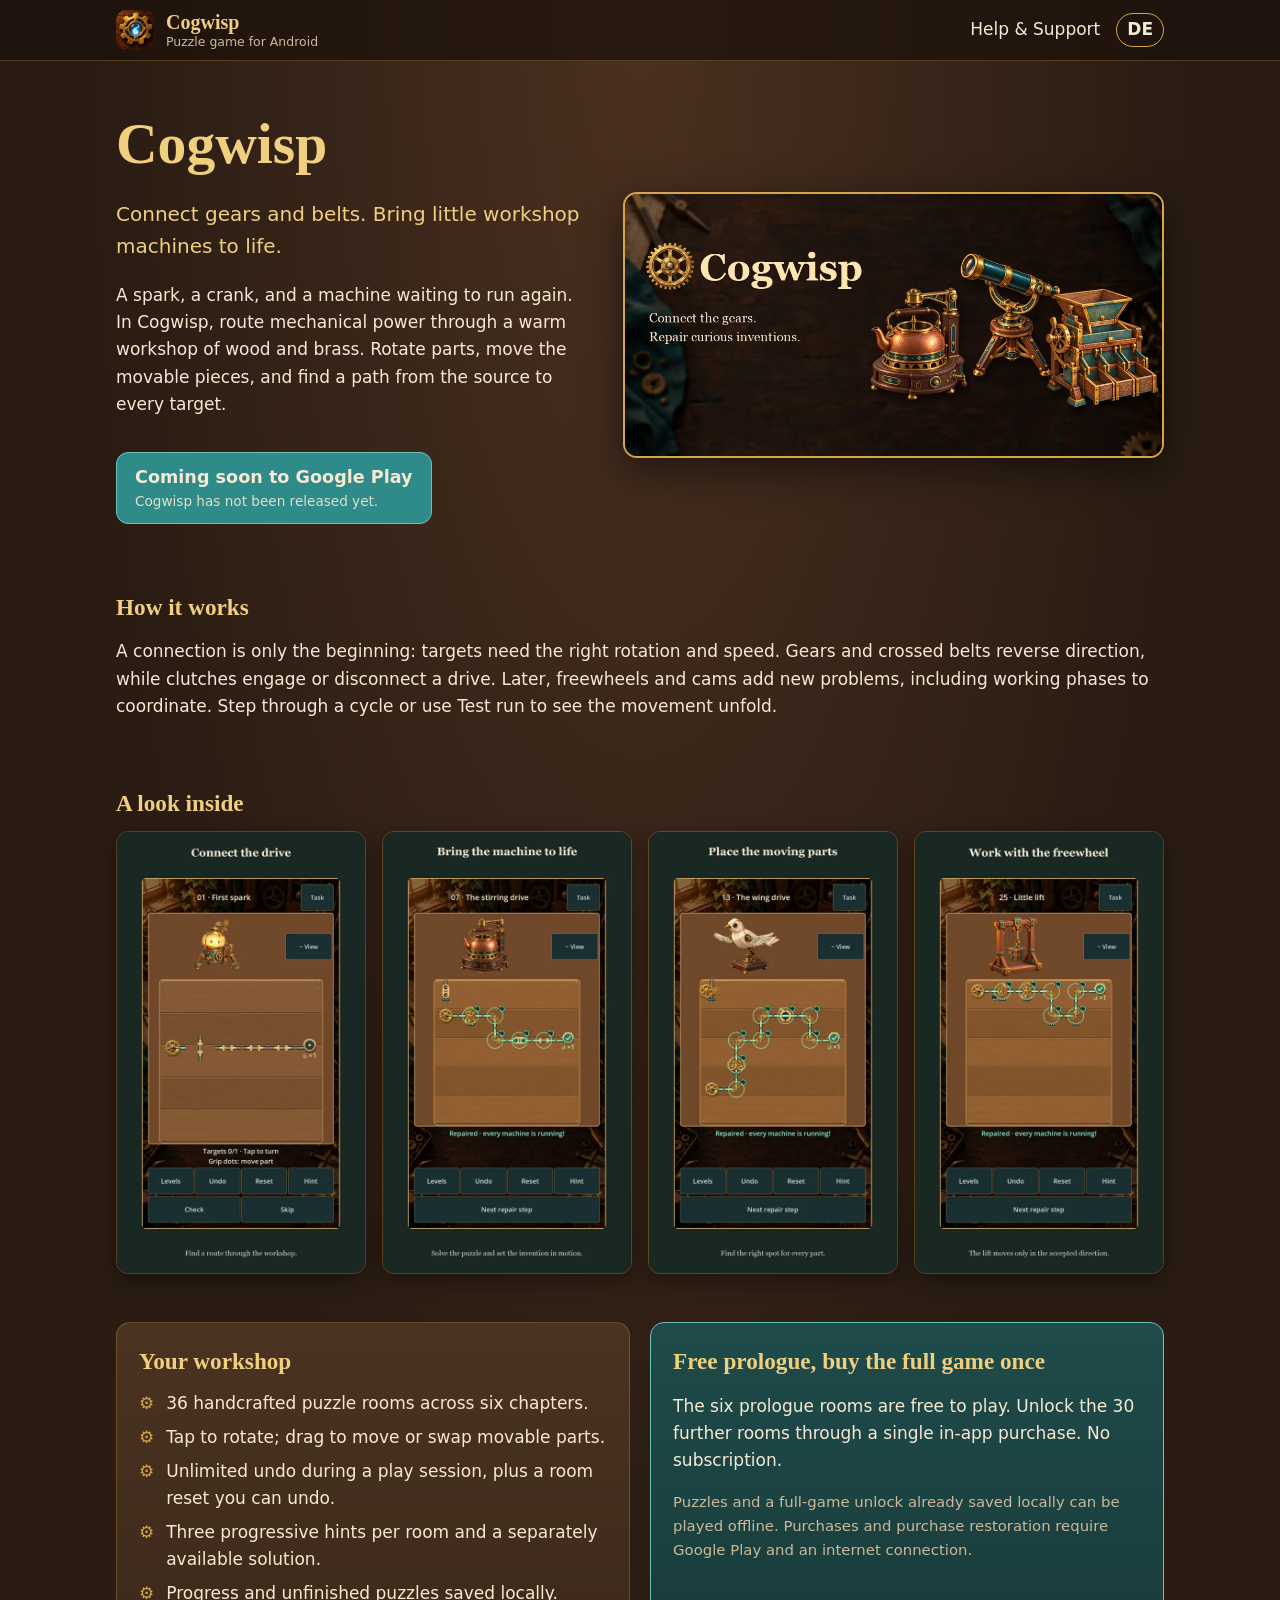
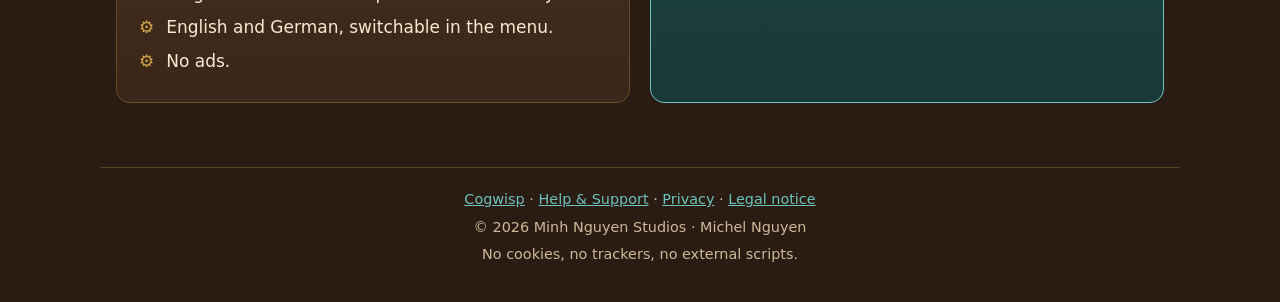
==== en/index.html @ d5f09686 "Kanonische URLs auf minh.systems" ====
<!DOCTYPE html>
<html lang="en">
<head>
<meta charset="utf-8">
<meta name="viewport" content="width=device-width,initial-scale=1">
<meta name="theme-color" content="#2a1c13">
<title>Cogwisp – gear and belt puzzles for Android</title>
<meta name="description" content="Connect gears and belts. Bring little workshop machines to life. 36 handcrafted puzzle rooms, no ads, no subscription.">
<link rel="canonical" href="https://minh.systems/Cogwisp/en/">
<link rel="alternate" hreflang="de" href="https://minh.systems/Cogwisp/">
<link rel="alternate" hreflang="en" href="https://minh.systems/Cogwisp/en/">
<link rel="alternate" hreflang="x-default" href="https://minh.systems/Cogwisp/">
<meta property="og:type" content="website">
<meta property="og:site_name" content="Cogwisp">
<meta property="og:locale" content="en_US">
<meta property="og:title" content="Cogwisp – gear and belt puzzles for Android">
<meta property="og:description" content="Connect gears and belts. Bring little workshop machines to life. 36 handcrafted puzzle rooms, no ads, no subscription.">
<meta property="og:url" content="https://minh.systems/Cogwisp/en/">
<meta property="og:image" content="https://minh.systems/Cogwisp/img/og.png">
<link rel="icon" href="../favicon.png">
<link rel="apple-touch-icon" href="../img/icon-192.png">
<link rel="stylesheet" href="../style.css">
</head>
<body class="home">
<a class="skip" href="#main">Skip to content</a>
<header class="top"><nav class="wrap" aria-label="Navigation">
<a class="brand" href="./"><img src="../img/icon.webp" width="40" height="40" alt=""><span>Cogwisp<small>Puzzle game for Android</small></span></a>
<div class="links">
<a href="support.html">Help &amp; Support</a>
<a class="lang" href="../" hreflang="de" lang="de" aria-label="Auf Deutsch wechseln">DE</a>
</div>
</nav></header>
<main id="main">
<section class="hero"><div class="wrap hero-grid">
<div>
<h1>Cogwisp</h1>
<p class="lead">Connect gears and belts. Bring little workshop machines to life.</p>
<p>A spark, a crank, and a machine waiting to run again. In Cogwisp, route mechanical power through a warm workshop of wood and brass. Rotate parts, move the movable pieces, and find a path from the source to every target.</p>
<p class="badge"><strong>Coming soon to Google Play</strong><span>Cogwisp has not been released yet.</span></p>
</div>
<img class="feature" src="../img/feature-en.webp" width="1024" height="500" alt="Cogwisp – a workshop of wood and brass">
</div></section>
<section class="wrap block"><h2>How it works</h2><p>A connection is only the beginning: targets need the right rotation and speed. Gears and crossed belts reverse direction, while clutches engage or disconnect a drive. Later, freewheels and cams add new problems, including working phases to coordinate. Step through a cycle or use Test run to see the movement unfold.</p></section>
<section class="wrap block"><h2>A look inside</h2><div class="shots"><figure><img src="../img/en-01.webp" width="540" height="960" loading="lazy" alt="Cogwisp screenshot 1"></figure><figure><img src="../img/en-07.webp" width="540" height="960" loading="lazy" alt="Cogwisp screenshot 2"></figure><figure><img src="../img/en-13.webp" width="540" height="960" loading="lazy" alt="Cogwisp screenshot 3"></figure><figure><img src="../img/en-25.webp" width="540" height="960" loading="lazy" alt="Cogwisp screenshot 4"></figure></div></section>
<section class="wrap block two">
<div class="card"><h2>Your workshop</h2><ul class="gears"><li>36 handcrafted puzzle rooms across six chapters.</li><li>Tap to rotate; drag to move or swap movable parts.</li><li>Unlimited undo during a play session, plus a room reset you can undo.</li><li>Three progressive hints per room and a separately available solution.</li><li>Progress and unfinished puzzles saved locally.</li><li>English and German, switchable in the menu.</li><li>No ads.</li></ul></div>
<div class="card accent"><h2>Free prologue, buy the full game once</h2><p>The six prologue rooms are free to play. Unlock the 30 further rooms through a single in-app purchase. No subscription.</p><p class="muted">Puzzles and a full-game unlock already saved locally can be played offline. Purchases and purchase restoration require Google Play and an internet connection.</p></div>
</section>
</main>
<footer class="wrap footer">
<p><a href="./">Cogwisp</a> · <a href="support.html">Help &amp; Support</a> · <a href="privacy.html">Privacy</a> · <a href="impressum.html">Legal notice</a></p>
<p>© 2026 Minh Nguyen Studios · Michel Nguyen</p>
<p>No cookies, no trackers, no external scripts.</p>
</footer>
</body>
</html>
---- style.css ----
:root{
  --wood:#2a1c13;--wood2:#3a2719;--wood3:#4b3322;--brass:#d4a64a;--brass2:#f0cf7f;
  --teal:#2f8a8a;--teal2:#6cc3bd;--paper:#f6ead2;--muted:#cdb999;--line:rgba(212,166,74,.28);
  --radius:14px;
}
*{box-sizing:border-box}
html{-webkit-text-size-adjust:100%}
body{margin:0;background:var(--wood);background-image:radial-gradient(ellipse at top,#4a3020 0%,var(--wood) 60%);
  color:var(--paper);font:17px/1.6 system-ui,-apple-system,"Segoe UI",Roboto,sans-serif;overflow-x:hidden}
img{max-width:100%;height:auto;display:block}
a{color:var(--teal2)}a:hover{color:var(--brass2)}
h1,h2{font-family:Georgia,"Times New Roman",serif;color:var(--brass2);line-height:1.2}
h2{font-size:1.45rem;margin:.2em 0 .6em}
.wrap{max-width:1080px;margin:0 auto;padding:0 16px}
.skip{position:absolute;left:-999px}.skip:focus{left:16px;top:8px;background:var(--brass);color:var(--wood);padding:6px 10px;z-index:9}
.top{border-bottom:1px solid var(--line);background:rgba(26,17,11,.7)}
.top nav{display:flex;align-items:center;justify-content:space-between;gap:12px;padding-top:10px;padding-bottom:10px;flex-wrap:wrap}
.brand{display:flex;align-items:center;gap:10px;text-decoration:none;color:var(--brass2);font:700 1.25rem Georgia,serif}
.brand img{border-radius:10px}
.brand small{display:block;font:400 .78rem system-ui,sans-serif;color:var(--muted)}
.links{display:flex;gap:16px;align-items:center}
.links a{color:var(--paper);text-decoration:none}.links a:hover{color:var(--brass2)}
.lang{border:1px solid var(--brass);border-radius:999px;padding:2px 10px;font-weight:600}
.hero{padding:48px 0 24px}
.hero-grid{display:grid;grid-template-columns:1fr 1.15fr;gap:36px;align-items:center}
.hero h1{font-size:clamp(2.4rem,7vw,3.6rem);margin:0}
.lead{font-size:1.25rem;color:var(--brass2)}
.feature{border-radius:var(--radius);border:2px solid var(--brass);box-shadow:0 12px 40px rgba(0,0,0,.5)}
.badge{display:inline-flex;flex-direction:column;background:var(--teal);border-radius:12px;padding:10px 18px;border:1px solid var(--teal2)}
.badge strong{font-size:1.1rem}.badge span{font-size:.85rem;opacity:.9}
.block{padding:24px 16px}
.shots{display:grid;grid-template-columns:repeat(4,1fr);gap:16px}
.shots figure{margin:0}
.shots img{border-radius:12px;border:1px solid var(--line);box-shadow:0 6px 20px rgba(0,0,0,.4)}
.two{display:grid;grid-template-columns:1fr 1fr;gap:20px}
.card{background:linear-gradient(180deg,var(--wood3),var(--wood2));border:1px solid var(--line);border-radius:var(--radius);padding:20px 22px}
.card.accent{border-color:var(--teal2);background:linear-gradient(180deg,#1f4b4b,#183838)}
.muted{color:var(--muted);font-size:.93rem}
.gears{list-style:none;padding:0;margin:0}
.gears li{padding-left:1.6em;position:relative;margin:.4em 0}
.gears li::before{content:"⚙";position:absolute;left:0;color:var(--brass)}
.doc{max-width:820px;padding-top:32px;padding-bottom:16px}
.doc-head h1{margin:0 0 .2em}.stand{color:var(--muted);margin-top:0}
.doc-section{margin:16px 0}
address{font-style:normal}
.footer{border-top:1px solid var(--line);margin-top:40px;padding-top:16px;padding-bottom:32px;text-align:center;color:var(--muted);font-size:.9rem}
.footer p{margin:.3em 0}
@media (max-width:820px){
  .hero-grid,.two{grid-template-columns:1fr}
  .shots{grid-template-columns:repeat(2,1fr)}
  .hero{padding-top:28px}
}
@media (max-width:420px){.brand small{display:none}.links{gap:10px}}
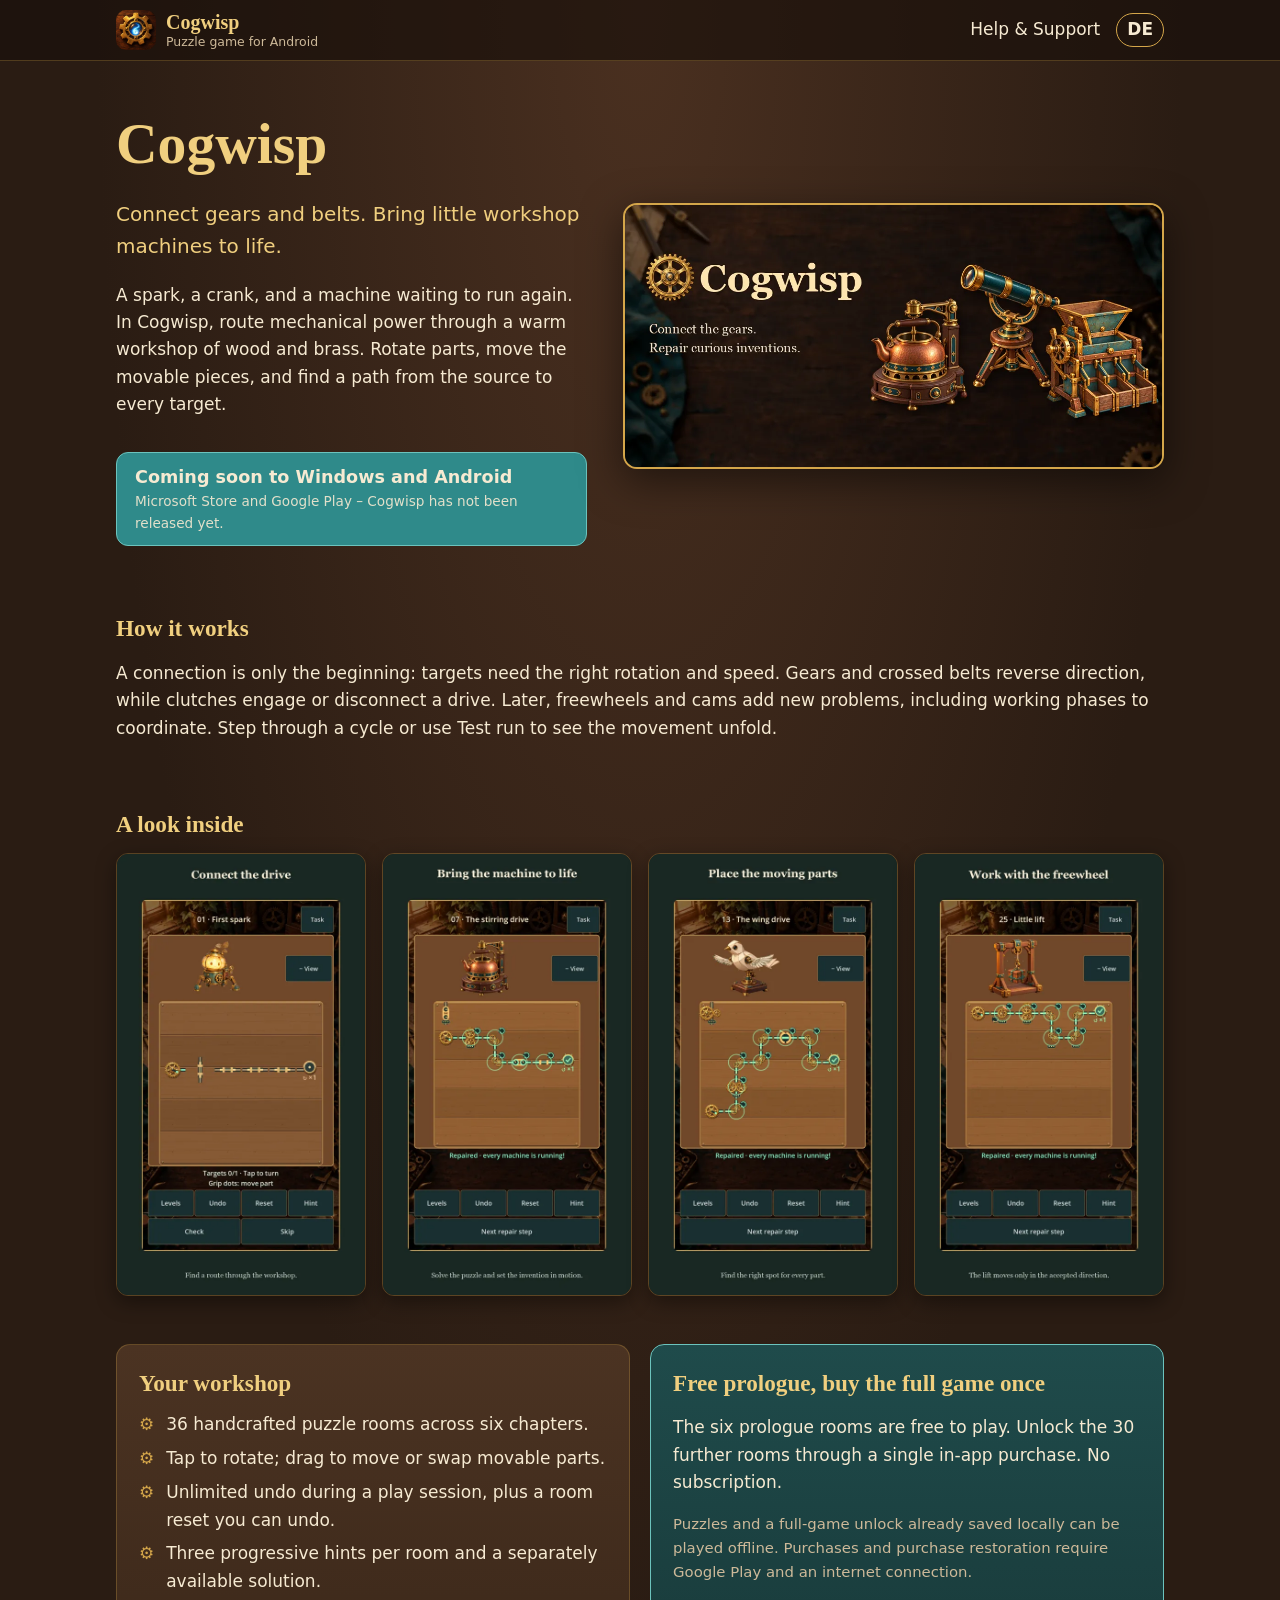
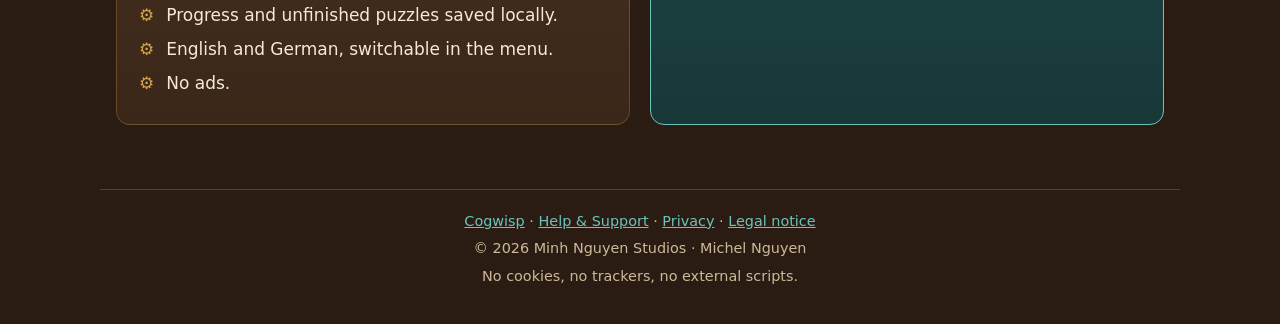
==== commit 9369da6f: "Windows-Version (Microsoft Store) in Datenschutz und Startseite" ====
--- a/en/index.html
+++ b/en/index.html
@@ -36,7 +36,7 @@
 <h1>Cogwisp</h1>
 <p class="lead">Connect gears and belts. Bring little workshop machines to life.</p>
 <p>A spark, a crank, and a machine waiting to run again. In Cogwisp, route mechanical power through a warm workshop of wood and brass. Rotate parts, move the movable pieces, and find a path from the source to every target.</p>
-<p class="badge"><strong>Coming soon to Google Play</strong><span>Cogwisp has not been released yet.</span></p>
+<p class="badge"><strong>Coming soon to Windows and Android</strong><span>Microsoft Store and Google Play – Cogwisp has not been released yet.</span></p>
 </div>
 <img class="feature" src="../img/feature-en.webp" width="1024" height="500" alt="Cogwisp – a workshop of wood and brass">
 </div></section>
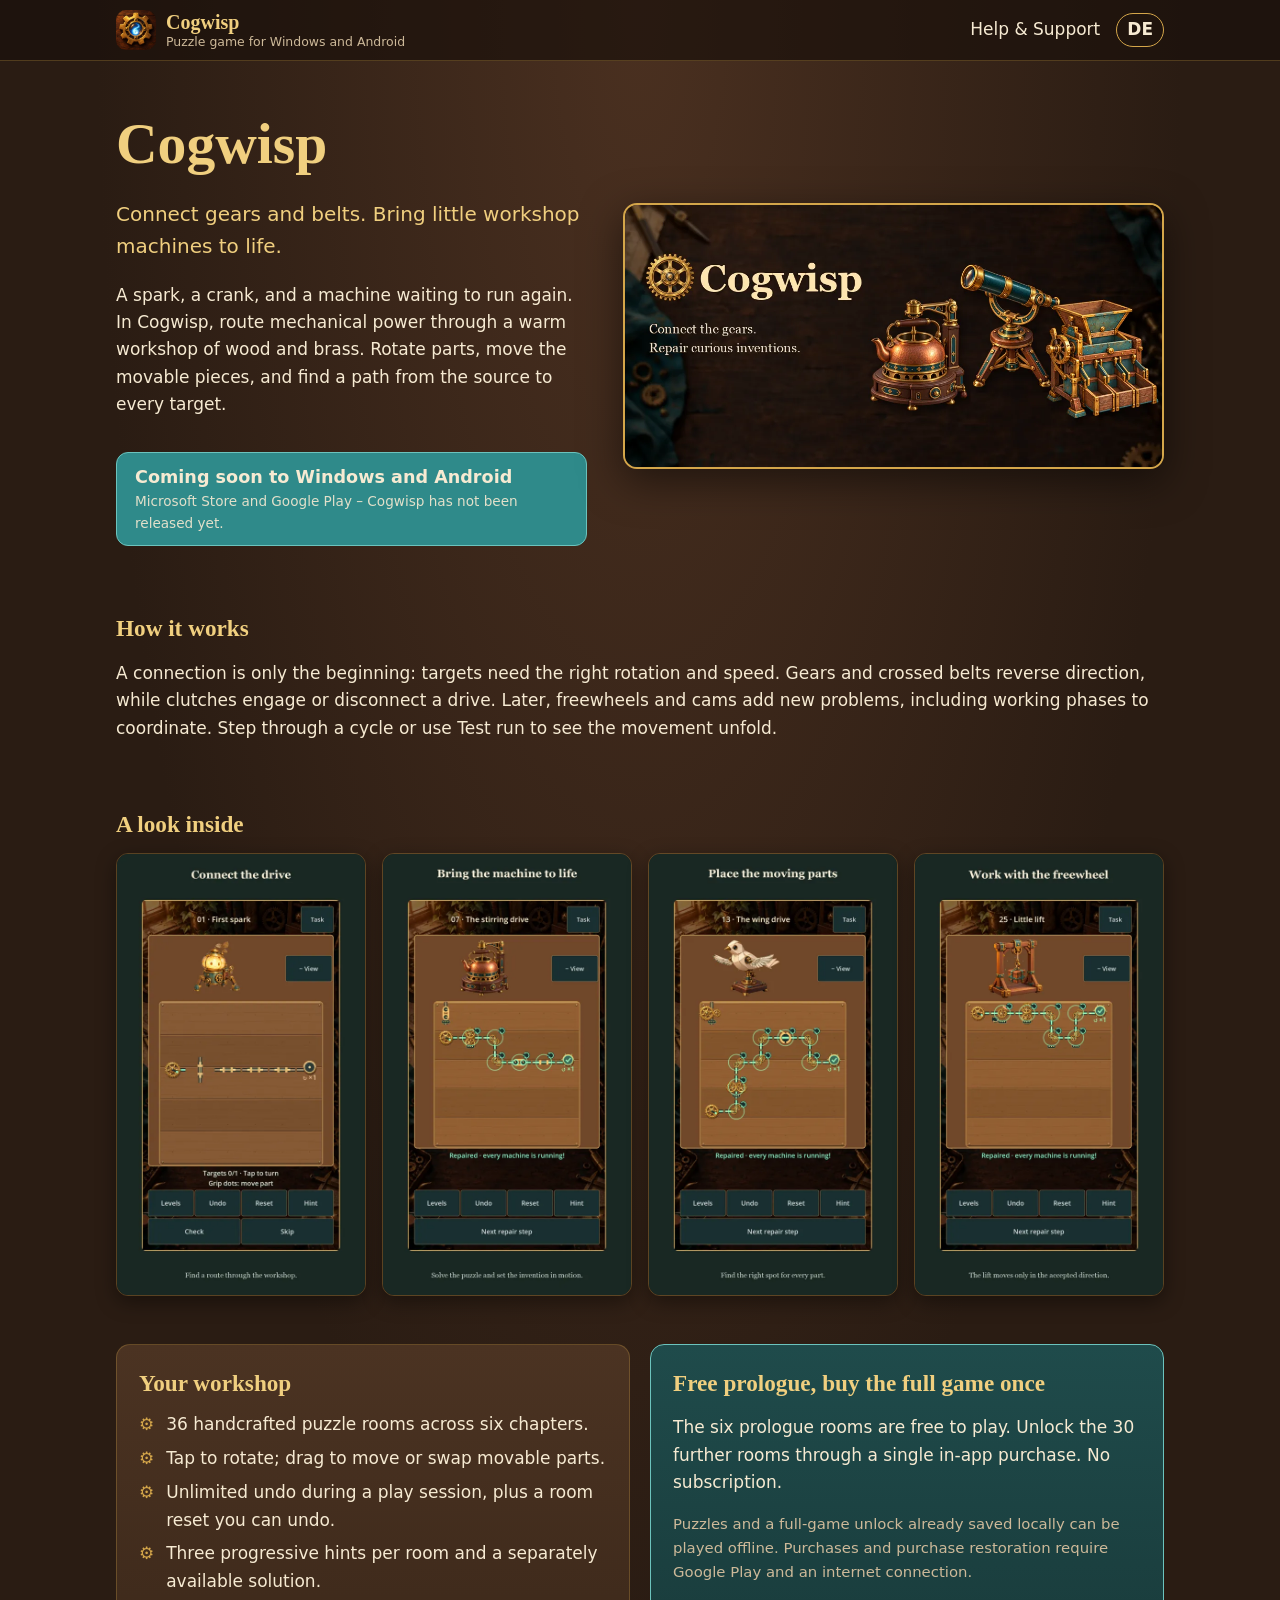
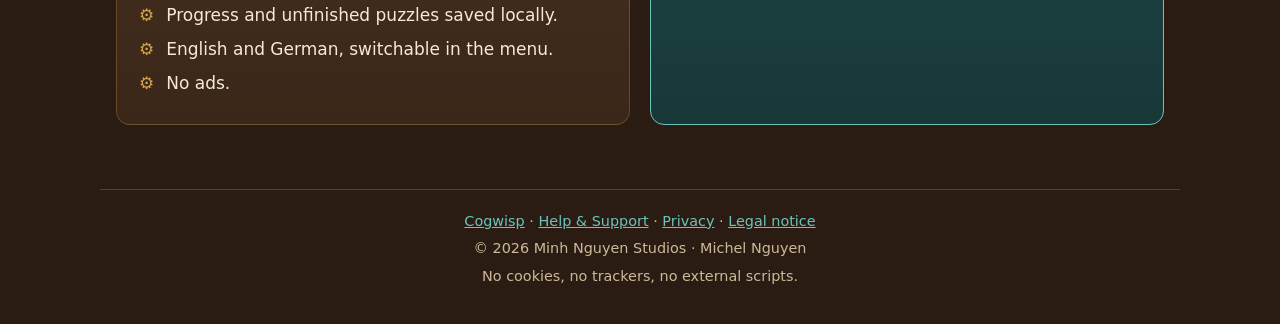
==== commit d15be176: "Impressum und Datenschutz: Windows-App" ====
--- a/en/index.html
+++ b/en/index.html
@@ -24,7 +24,7 @@
 <body class="home">
 <a class="skip" href="#main">Skip to content</a>
 <header class="top"><nav class="wrap" aria-label="Navigation">
-<a class="brand" href="./"><img src="../img/icon.webp" width="40" height="40" alt=""><span>Cogwisp<small>Puzzle game for Android</small></span></a>
+<a class="brand" href="./"><img src="../img/icon.webp" width="40" height="40" alt=""><span>Cogwisp<small>Puzzle game for Windows and Android</small></span></a>
 <div class="links">
 <a href="support.html">Help &amp; Support</a>
 <a class="lang" href="../" hreflang="de" lang="de" aria-label="Auf Deutsch wechseln">DE</a>
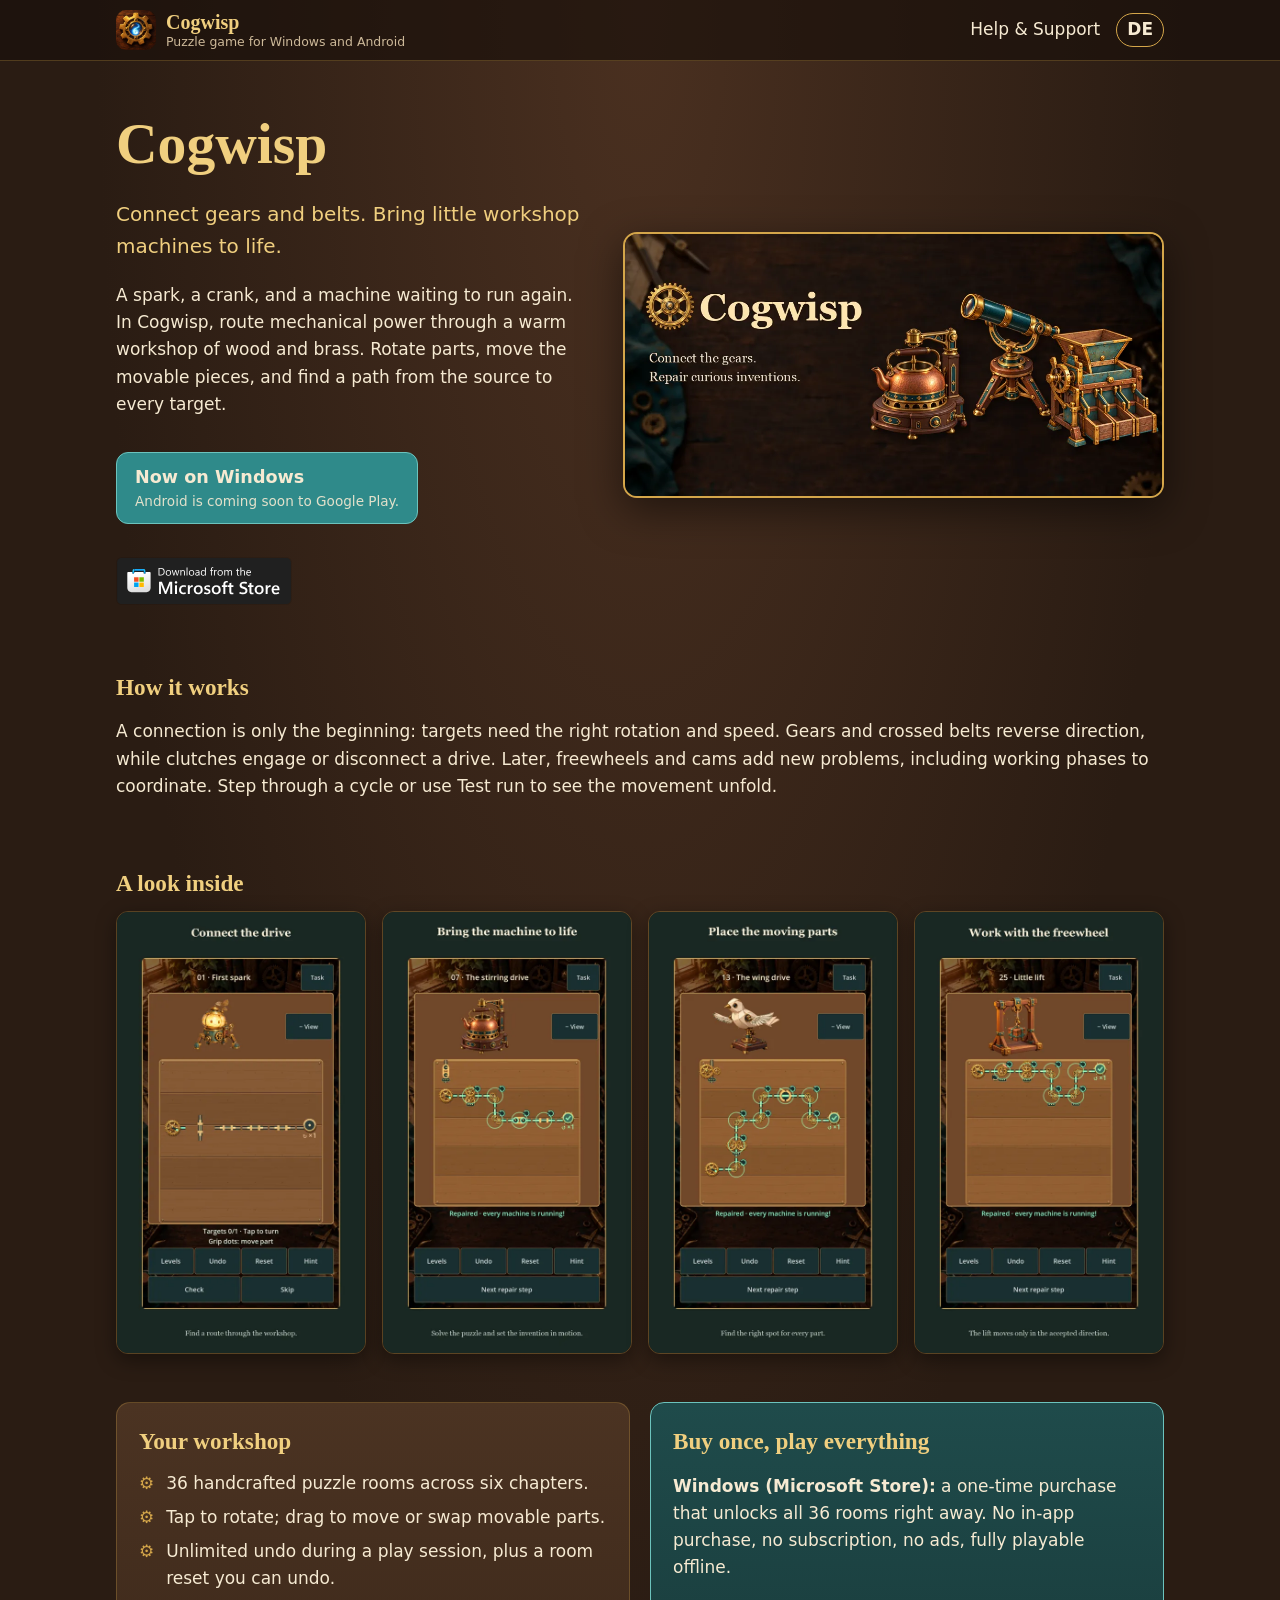
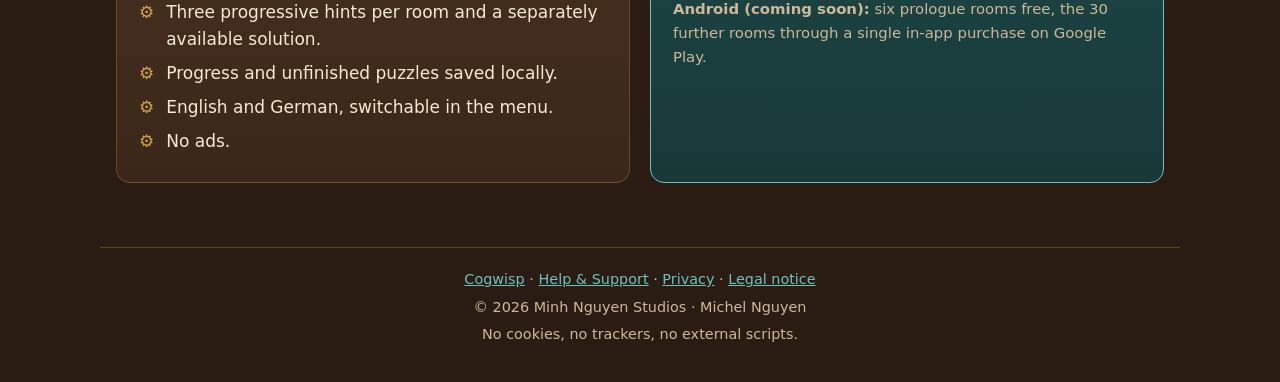
==== commit d2522ed6: "Microsoft Store badge, Windows pricing, Android prologue scoped" ====
--- a/en/index.html
+++ b/en/index.html
@@ -4,7 +4,7 @@
 <meta charset="utf-8">
 <meta name="viewport" content="width=device-width,initial-scale=1">
 <meta name="theme-color" content="#2a1c13">
-<title>Cogwisp – gear and belt puzzles for Android</title>
+<title>Cogwisp – gear and belt puzzles for Windows and Android</title>
 <meta name="description" content="Connect gears and belts. Bring little workshop machines to life. 36 handcrafted puzzle rooms, no ads, no subscription.">
 <link rel="canonical" href="https://minh.systems/Cogwisp/en/">
 <link rel="alternate" hreflang="de" href="https://minh.systems/Cogwisp/">
@@ -13,7 +13,7 @@
 <meta property="og:type" content="website">
 <meta property="og:site_name" content="Cogwisp">
 <meta property="og:locale" content="en_US">
-<meta property="og:title" content="Cogwisp – gear and belt puzzles for Android">
+<meta property="og:title" content="Cogwisp – gear and belt puzzles for Windows and Android">
 <meta property="og:description" content="Connect gears and belts. Bring little workshop machines to life. 36 handcrafted puzzle rooms, no ads, no subscription.">
 <meta property="og:url" content="https://minh.systems/Cogwisp/en/">
 <meta property="og:image" content="https://minh.systems/Cogwisp/img/og.png">
@@ -36,7 +36,8 @@
 <h1>Cogwisp</h1>
 <p class="lead">Connect gears and belts. Bring little workshop machines to life.</p>
 <p>A spark, a crank, and a machine waiting to run again. In Cogwisp, route mechanical power through a warm workshop of wood and brass. Rotate parts, move the movable pieces, and find a path from the source to every target.</p>
-<p class="badge"><strong>Coming soon to Windows and Android</strong><span>Microsoft Store and Google Play – Cogwisp has not been released yet.</span></p>
+<p class="badge"><strong>Now on Windows</strong><span>Android is coming soon to Google Play.</span></p>
+<p class="store"><a href="https://apps.microsoft.com/detail/9NSRPBK9PL5N?mode=direct" target="_blank" rel="noopener"><img src="../img/ms-store-en.svg" width="176" height="48" alt="Get it from Microsoft"></a></p>
 </div>
 <img class="feature" src="../img/feature-en.webp" width="1024" height="500" alt="Cogwisp – a workshop of wood and brass">
 </div></section>
@@ -44,7 +45,7 @@
 <section class="wrap block"><h2>A look inside</h2><div class="shots"><figure><img src="../img/en-01.webp" width="540" height="960" loading="lazy" alt="Cogwisp screenshot 1"></figure><figure><img src="../img/en-07.webp" width="540" height="960" loading="lazy" alt="Cogwisp screenshot 2"></figure><figure><img src="../img/en-13.webp" width="540" height="960" loading="lazy" alt="Cogwisp screenshot 3"></figure><figure><img src="../img/en-25.webp" width="540" height="960" loading="lazy" alt="Cogwisp screenshot 4"></figure></div></section>
 <section class="wrap block two">
 <div class="card"><h2>Your workshop</h2><ul class="gears"><li>36 handcrafted puzzle rooms across six chapters.</li><li>Tap to rotate; drag to move or swap movable parts.</li><li>Unlimited undo during a play session, plus a room reset you can undo.</li><li>Three progressive hints per room and a separately available solution.</li><li>Progress and unfinished puzzles saved locally.</li><li>English and German, switchable in the menu.</li><li>No ads.</li></ul></div>
-<div class="card accent"><h2>Free prologue, buy the full game once</h2><p>The six prologue rooms are free to play. Unlock the 30 further rooms through a single in-app purchase. No subscription.</p><p class="muted">Puzzles and a full-game unlock already saved locally can be played offline. Purchases and purchase restoration require Google Play and an internet connection.</p></div>
+<div class="card accent"><h2>Buy once, play everything</h2><p><strong>Windows (Microsoft Store):</strong> a one-time purchase that unlocks all 36 rooms right away. No in-app purchase, no subscription, no ads, fully playable offline.</p><p class="muted"><strong>Android (coming soon):</strong> six prologue rooms free, the 30 further rooms through a single in-app purchase on Google Play.</p></div>
 </section>
 </main>
 <footer class="wrap footer">
--- a/style.css
+++ b/style.css
@@ -51,3 +51,6 @@
   .hero{padding-top:28px}
 }
 @media (max-width:420px){.brand small{display:none}.links{gap:10px}}
+
+.store{margin:1rem 0}
+.store img{display:block;height:48px;width:auto}
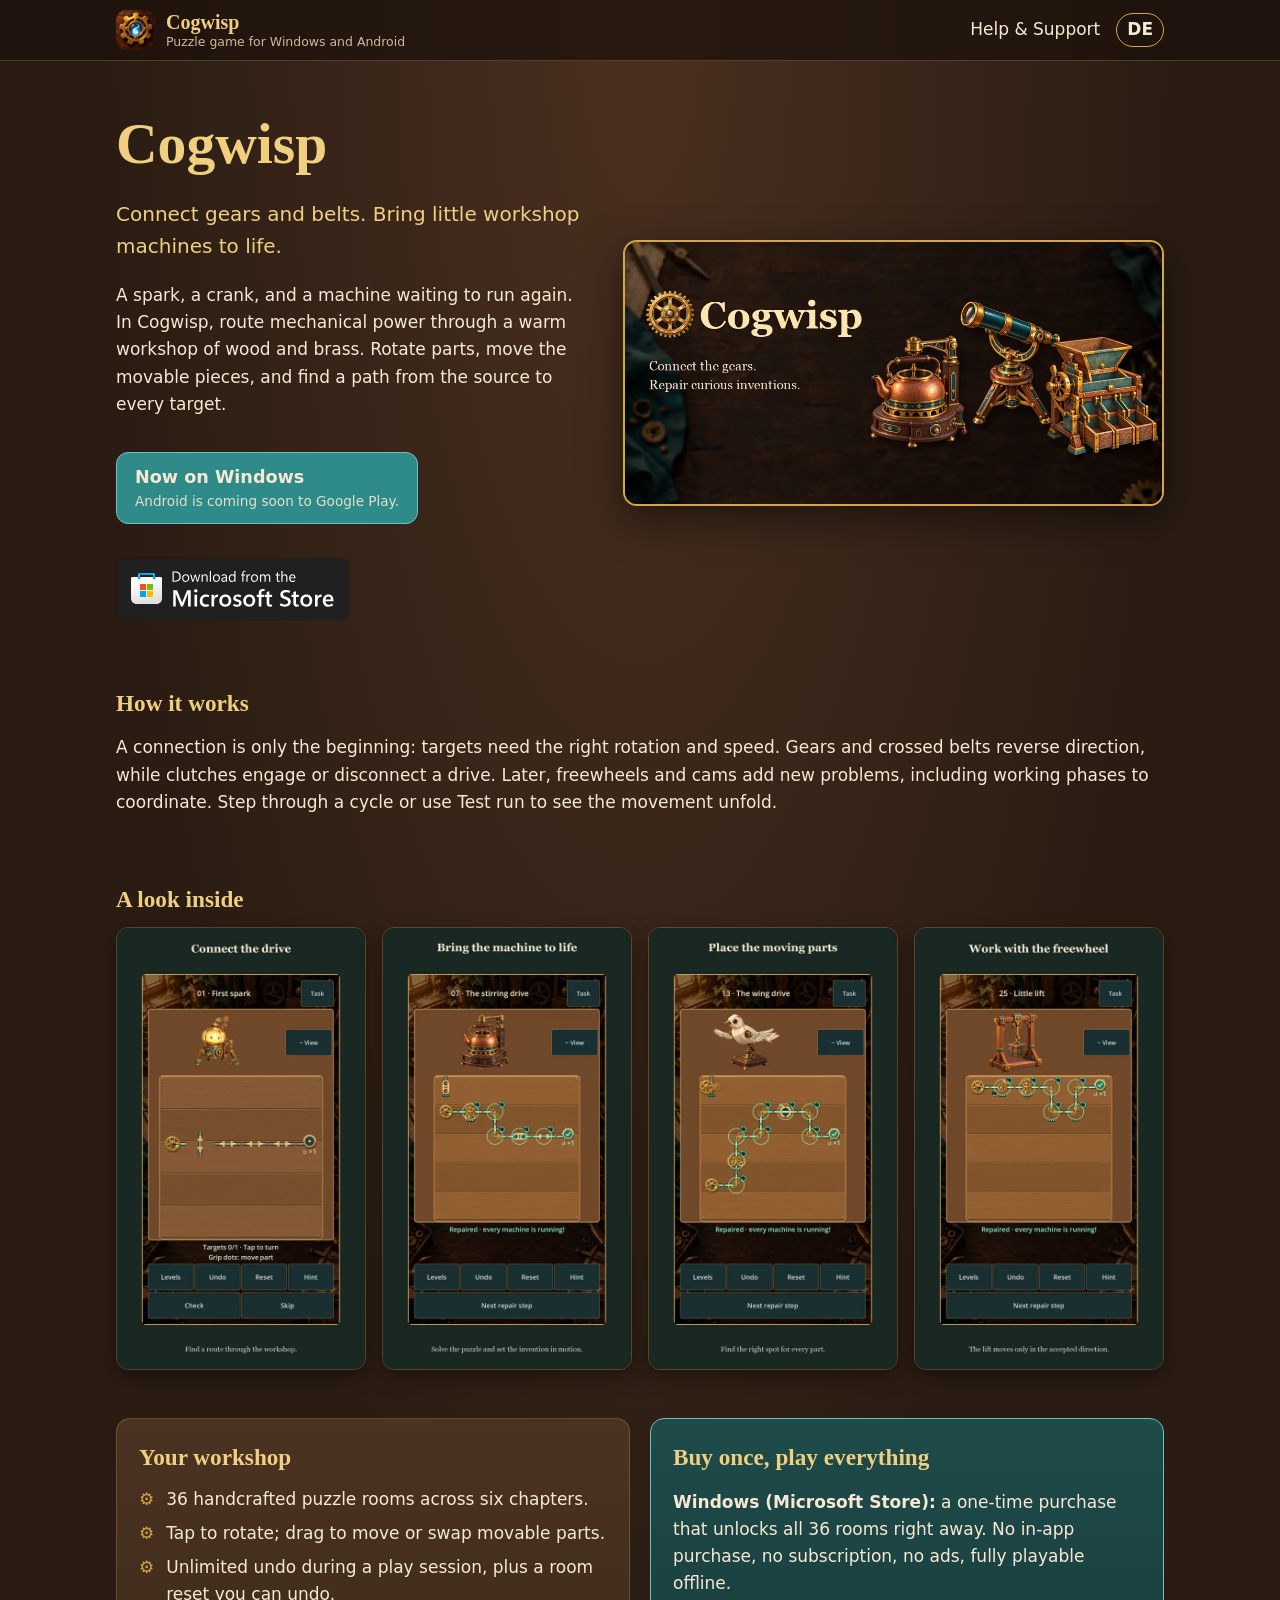
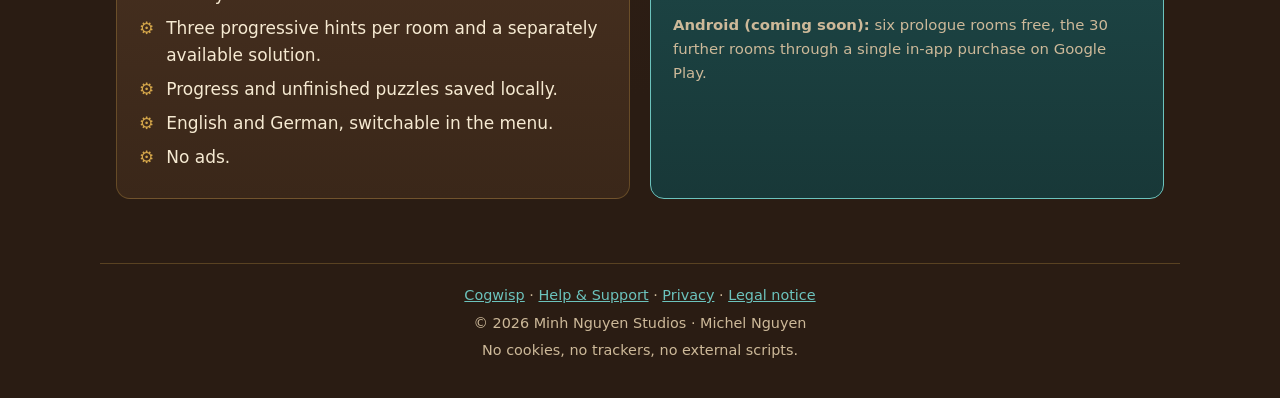
==== commit de320284: "Larger store badge" ====
--- a/en/index.html
+++ b/en/index.html
@@ -37,7 +37,7 @@
 <p class="lead">Connect gears and belts. Bring little workshop machines to life.</p>
 <p>A spark, a crank, and a machine waiting to run again. In Cogwisp, route mechanical power through a warm workshop of wood and brass. Rotate parts, move the movable pieces, and find a path from the source to every target.</p>
 <p class="badge"><strong>Now on Windows</strong><span>Android is coming soon to Google Play.</span></p>
-<p class="store"><a href="https://apps.microsoft.com/detail/9NSRPBK9PL5N?mode=direct" target="_blank" rel="noopener"><img src="../img/ms-store-en.svg" width="176" height="48" alt="Get it from Microsoft"></a></p>
+<p class="store"><a href="https://apps.microsoft.com/detail/9NSRPBK9PL5N?mode=direct" target="_blank" rel="noopener"><img src="../img/ms-store-en.svg" width="234" height="64" alt="Get it from Microsoft"></a></p>
 </div>
 <img class="feature" src="../img/feature-en.webp" width="1024" height="500" alt="Cogwisp – a workshop of wood and brass">
 </div></section>
--- a/style.css
+++ b/style.css
@@ -53,4 +53,4 @@
 @media (max-width:420px){.brand small{display:none}.links{gap:10px}}
 
 .store{margin:1rem 0}
-.store img{display:block;height:48px;width:auto}
+.store img{display:block;height:64px;width:auto}
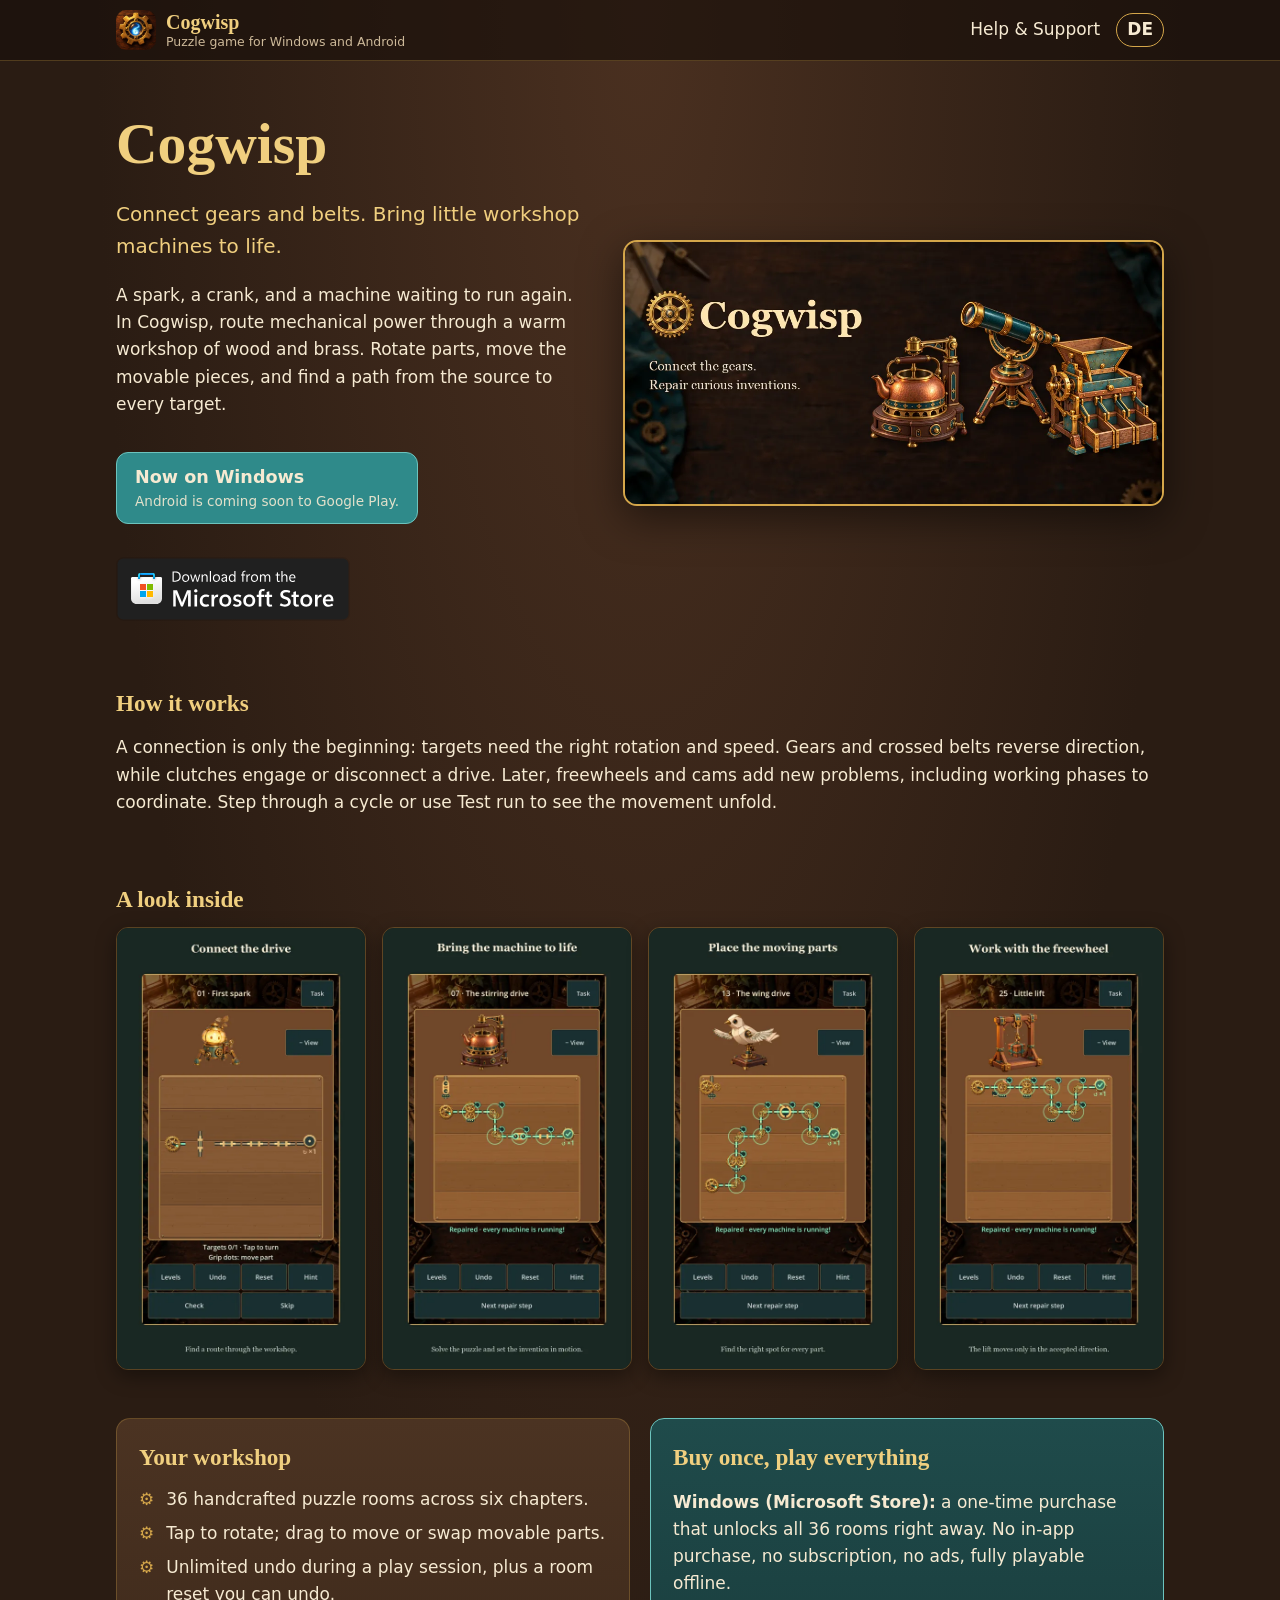
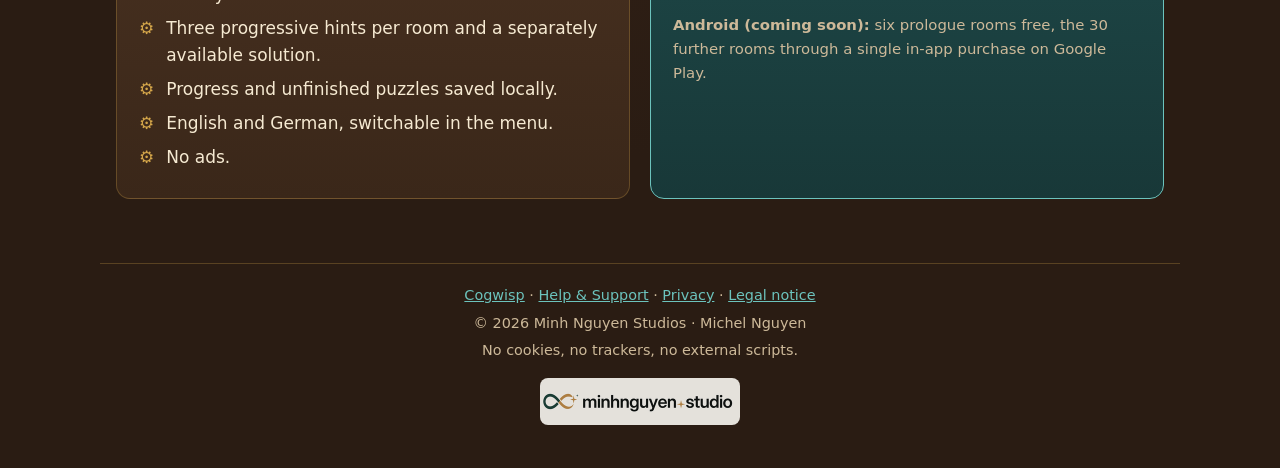
==== commit 8eb2fa68: "Studio-Logo im Footer" ====
--- a/en/index.html
+++ b/en/index.html
@@ -52,6 +52,6 @@
 <p><a href="./">Cogwisp</a> · <a href="support.html">Help &amp; Support</a> · <a href="privacy.html">Privacy</a> · <a href="impressum.html">Legal notice</a></p>
 <p>© 2026 Minh Nguyen Studios · Michel Nguyen</p>
 <p>No cookies, no trackers, no external scripts.</p>
-</footer>
+<p style="margin:16px 0 4px"><a href="https://minh.systems/MinhNguyenStudios/" aria-label="Minh Nguyen Studios" style="display:inline-block;line-height:0;border-radius:8px;overflow:hidden;opacity:.92"><picture><source srcset="../img/studio-dunkel.png" media="(prefers-color-scheme: dark)"><img src="../img/studio-hell.png" width="200" height="47" alt="Minh Nguyen Studios" loading="lazy" style="width:200px;height:auto"></picture></a></p></footer>
 </body>
 </html>
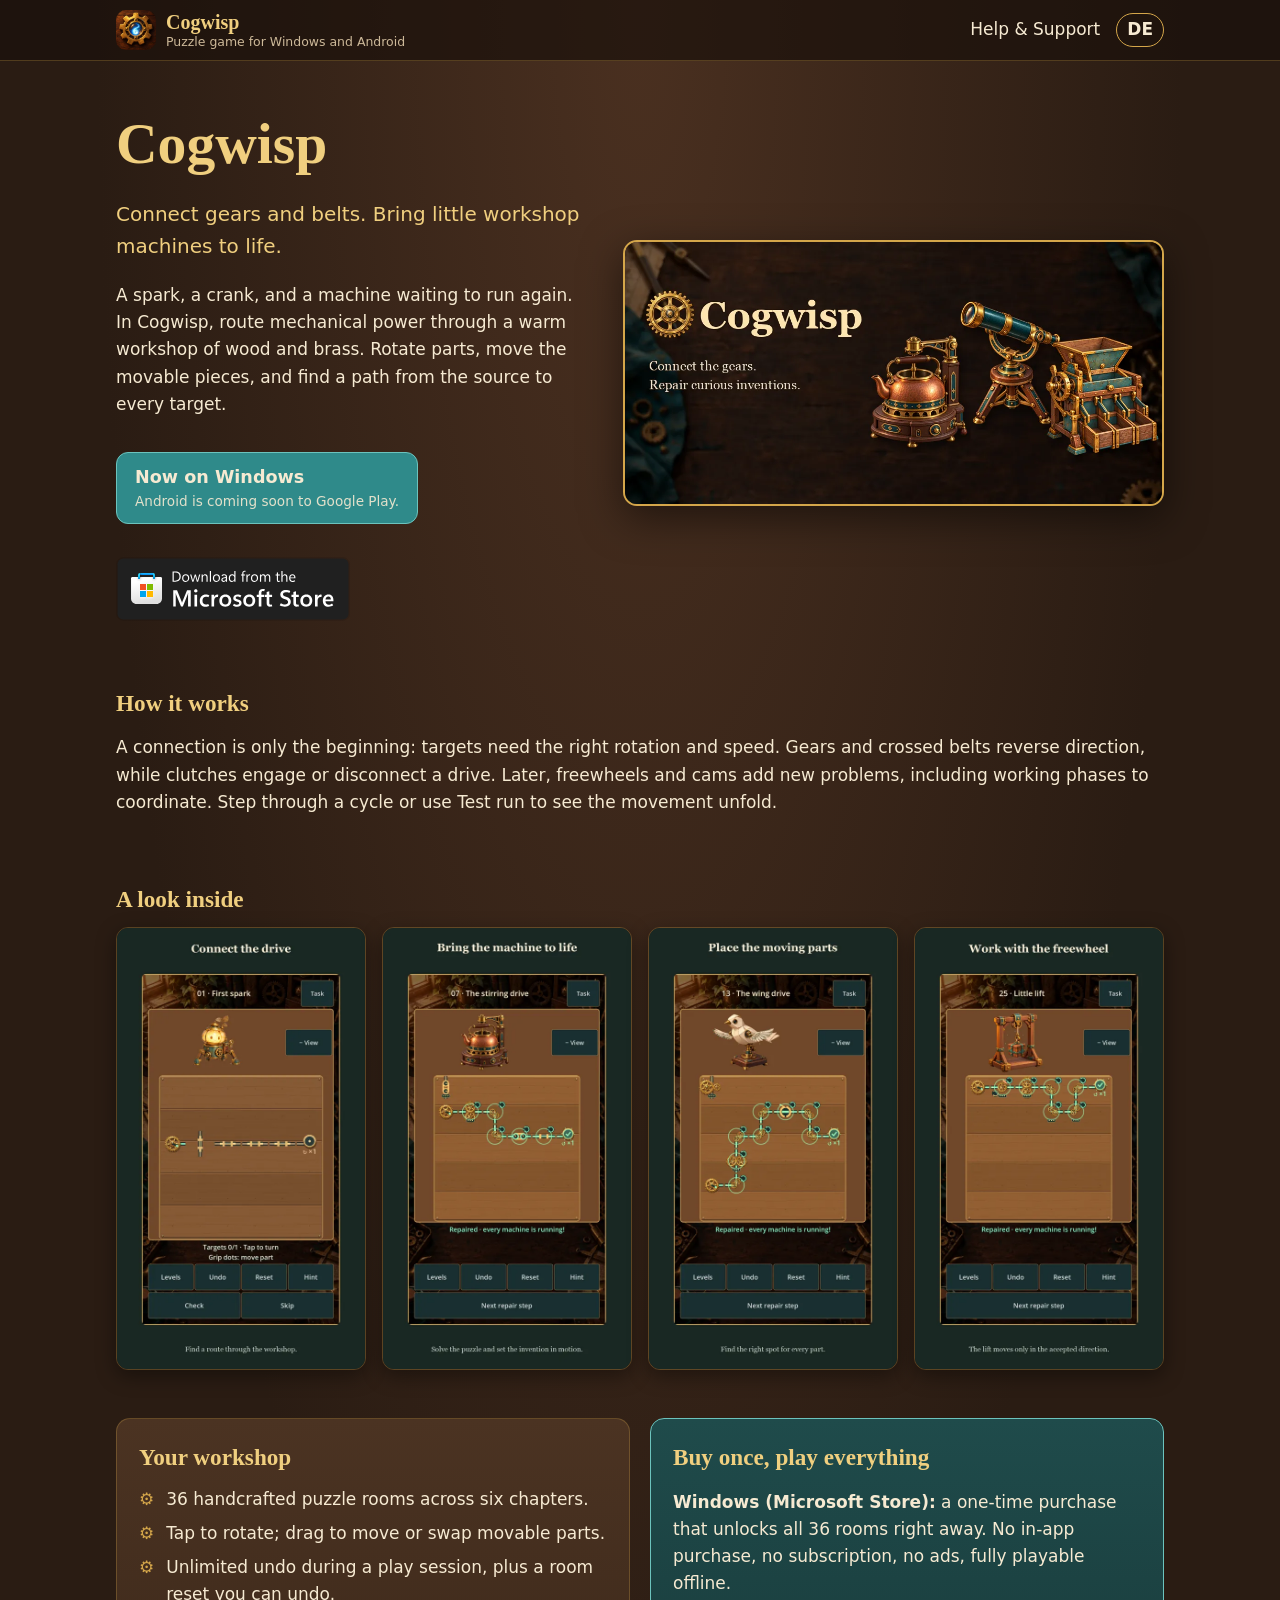
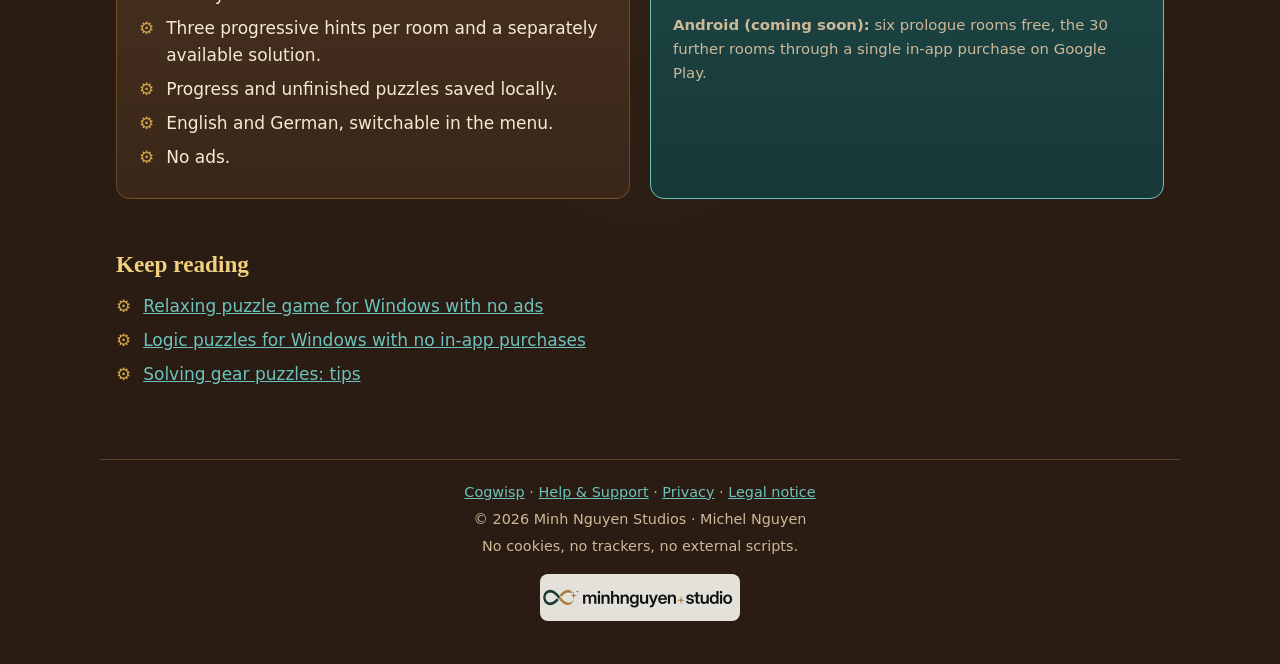
==== commit 6352ba9f: "SEO-Ratgeberseiten (de/en), Verlinkung, Sitemap" ====
--- a/en/index.html
+++ b/en/index.html
@@ -47,6 +47,7 @@
 <div class="card"><h2>Your workshop</h2><ul class="gears"><li>36 handcrafted puzzle rooms across six chapters.</li><li>Tap to rotate; drag to move or swap movable parts.</li><li>Unlimited undo during a play session, plus a room reset you can undo.</li><li>Three progressive hints per room and a separately available solution.</li><li>Progress and unfinished puzzles saved locally.</li><li>English and German, switchable in the menu.</li><li>No ads.</li></ul></div>
 <div class="card accent"><h2>Buy once, play everything</h2><p><strong>Windows (Microsoft Store):</strong> a one-time purchase that unlocks all 36 rooms right away. No in-app purchase, no subscription, no ads, fully playable offline.</p><p class="muted"><strong>Android (coming soon):</strong> six prologue rooms free, the 30 further rooms through a single in-app purchase on Google Play.</p></div>
 </section>
+<section class="wrap block"><h2>Keep reading</h2><ul class="gears"><li><a href="relaxing-puzzle-game-windows-no-ads.html">Relaxing puzzle game for Windows with no ads</a></li><li><a href="puzzle-game-no-in-app-purchases-windows.html">Logic puzzles for Windows with no in-app purchases</a></li><li><a href="gear-puzzle-tips.html">Solving gear puzzles: tips</a></li></ul></section>
 </main>
 <footer class="wrap footer">
 <p><a href="./">Cogwisp</a> · <a href="support.html">Help &amp; Support</a> · <a href="privacy.html">Privacy</a> · <a href="impressum.html">Legal notice</a></p>
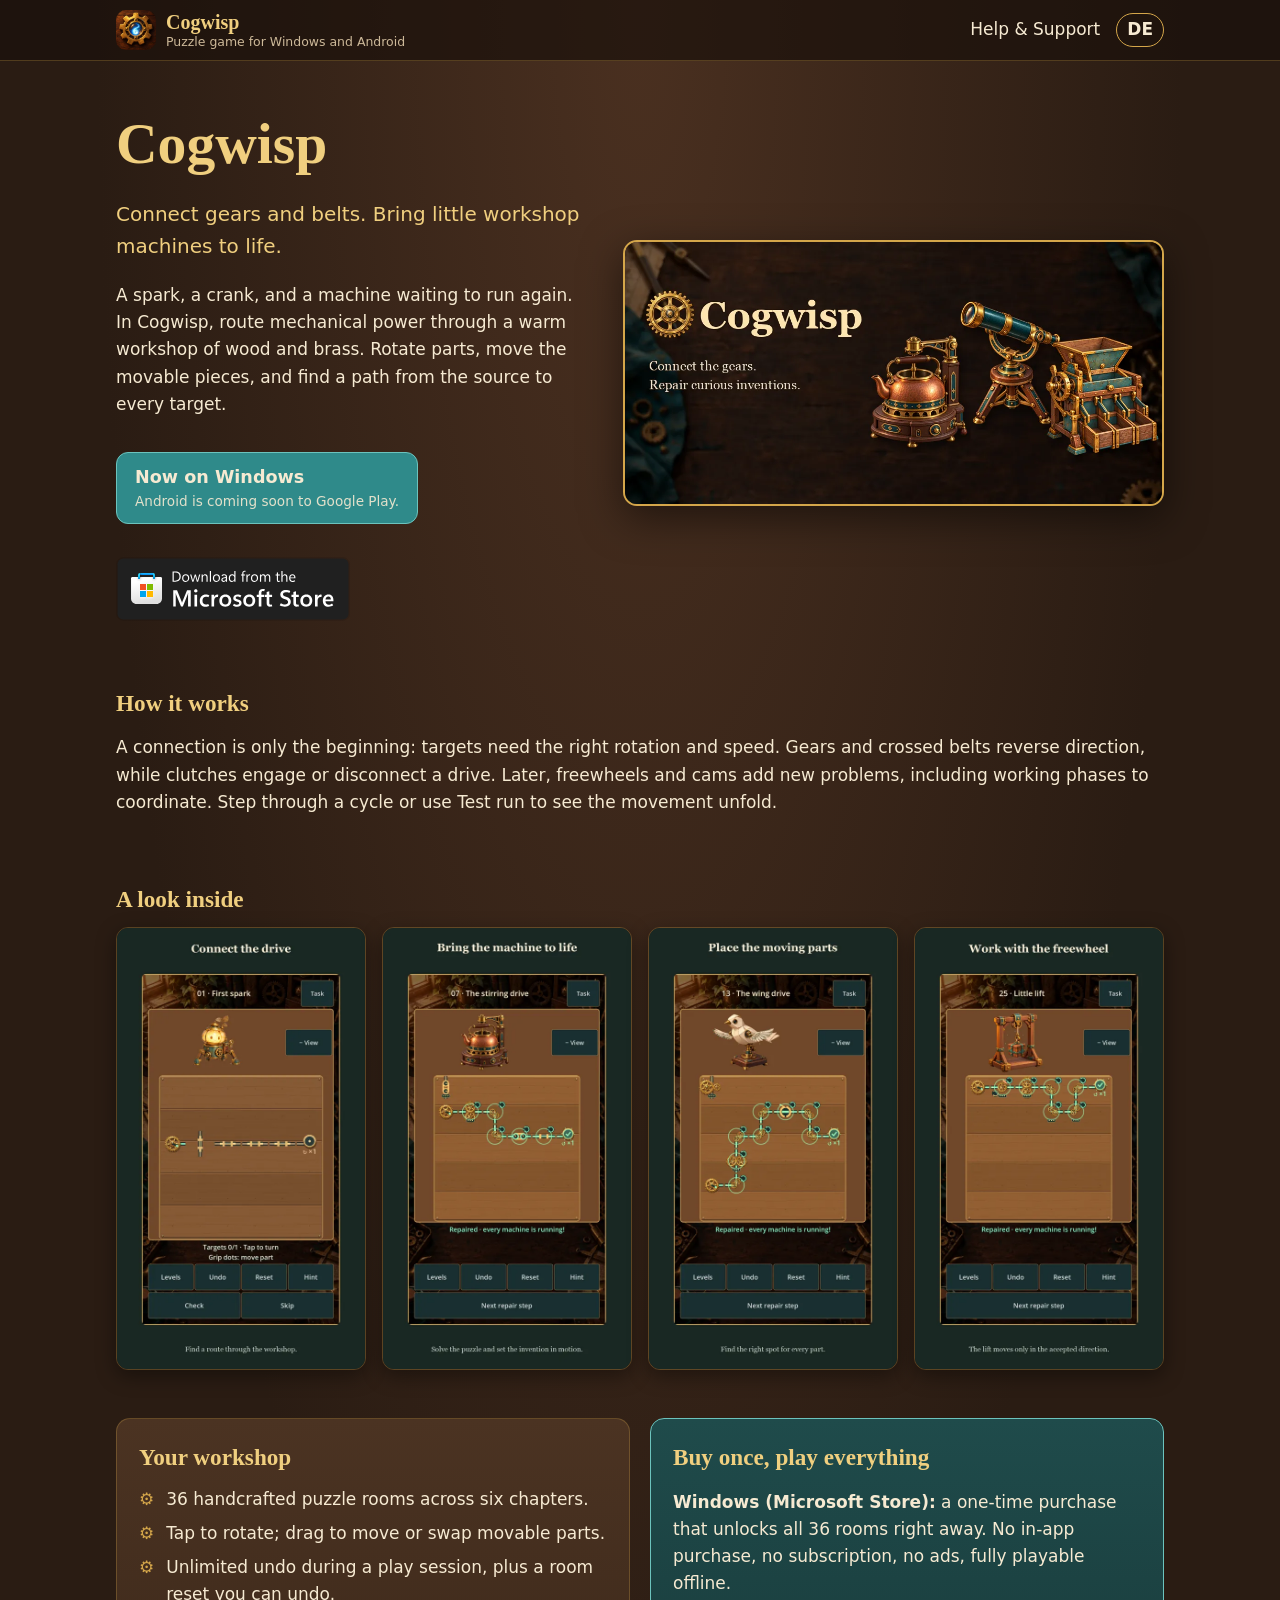
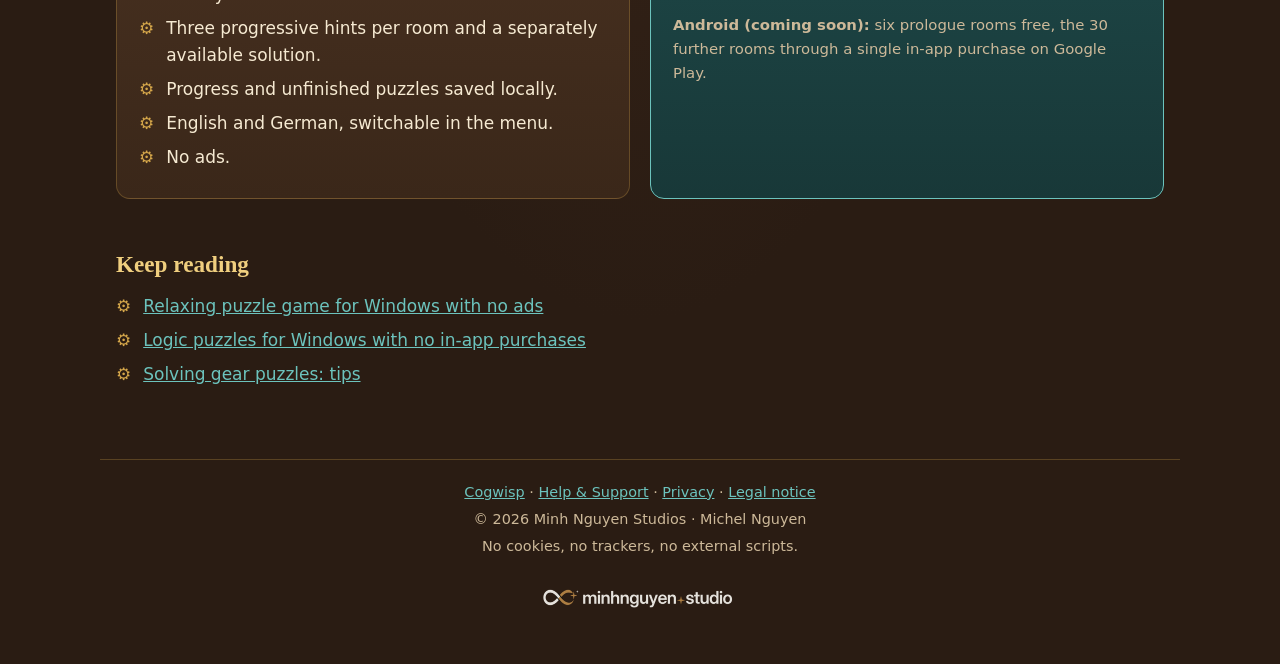
==== commit 928f5476: "Offizielle Store-Badges, Name Minh Nguyen Studios, transparentes Logo" ====
--- a/en/index.html
+++ b/en/index.html
@@ -53,6 +53,6 @@
 <p><a href="./">Cogwisp</a> · <a href="support.html">Help &amp; Support</a> · <a href="privacy.html">Privacy</a> · <a href="impressum.html">Legal notice</a></p>
 <p>© 2026 Minh Nguyen Studios · Michel Nguyen</p>
 <p>No cookies, no trackers, no external scripts.</p>
-<p style="margin:16px 0 4px"><a href="https://minh.systems/MinhNguyenStudios/" aria-label="Minh Nguyen Studios" style="display:inline-block;line-height:0;border-radius:8px;overflow:hidden;opacity:.92"><picture><source srcset="../img/studio-dunkel.png" media="(prefers-color-scheme: dark)"><img src="../img/studio-hell.png" width="200" height="47" alt="Minh Nguyen Studios" loading="lazy" style="width:200px;height:auto"></picture></a></p></footer>
+<p style="margin:16px 0 4px"><a href="https://minh.systems/MinhNguyenStudios/" aria-label="Minh Nguyen Studios" style="display:inline-block;line-height:0;border-radius:8px;overflow:hidden;opacity:.92"><picture><img src="../img/studio-dunkel.png" width="200" height="47" alt="Minh Nguyen Studios" loading="lazy" style="width:200px;height:auto"></picture></a></p></footer>
 </body>
 </html>
